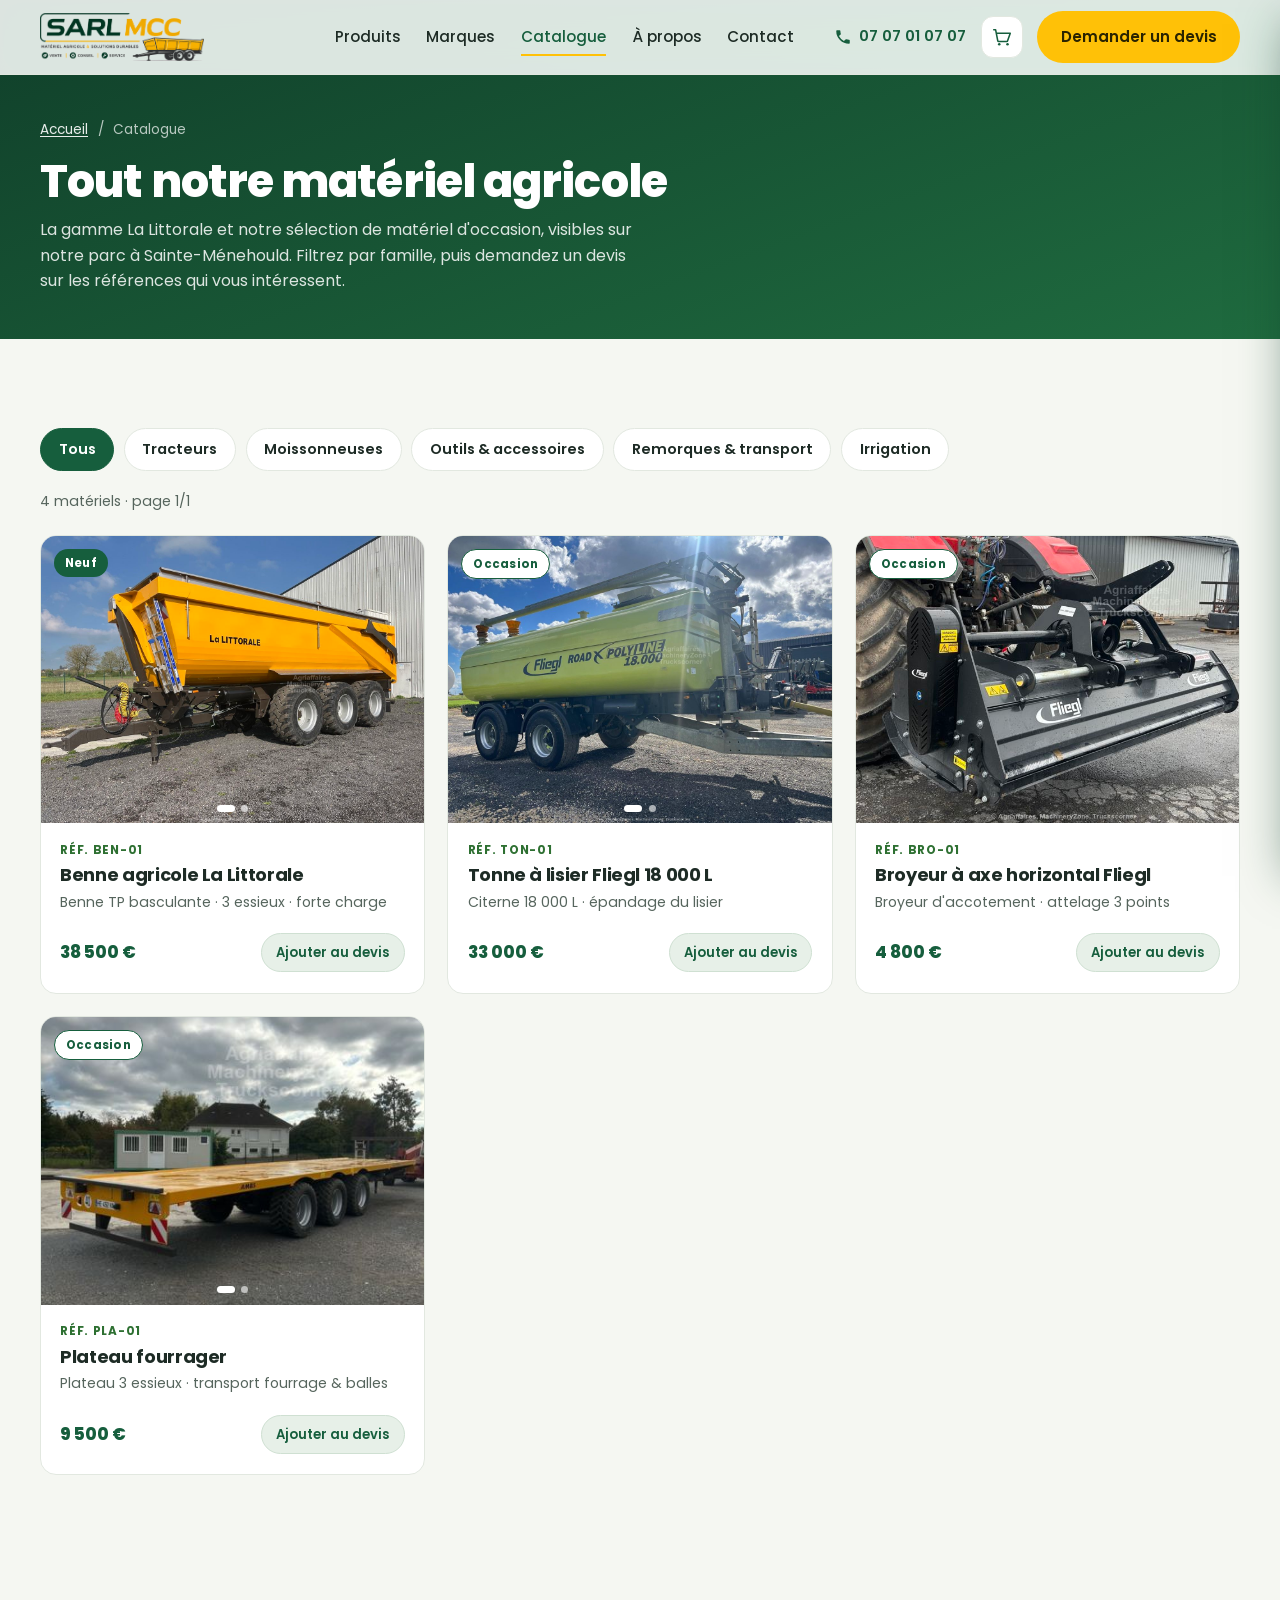
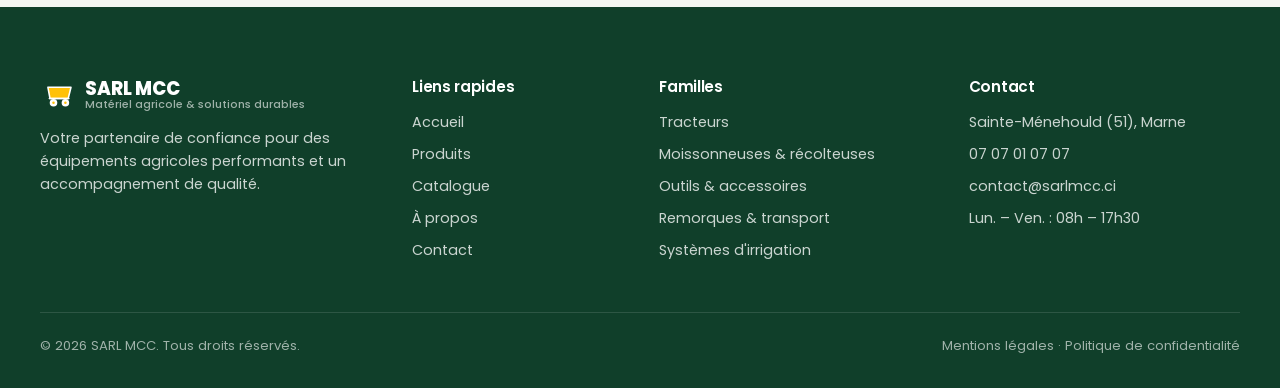
==== produits.html @ fea1ac5e "Site vitrine SARL MCC : accueil, catalogue, panier de devis, espace admin Co-Authored-By: Claude Opu" ====
<!DOCTYPE html>
<html lang="fr">
<head>
  <meta charset="UTF-8" />
  <meta name="viewport" content="width=device-width, initial-scale=1.0" />
  <title>Catalogue du matériel agricole — SARL MCC</title>
  <meta name="description" content="Tout le matériel agricole proposé par SARL MCC : tracteurs, moissonneuses, outils et systèmes d'irrigation, neufs et d'occasion. Filtrez par famille et demandez un devis." />
  <meta name="theme-color" content="#165E3D" />
  <link rel="icon" type="image/svg+xml" href="assets/favicon.svg" />
  <link rel="preconnect" href="https://fonts.googleapis.com" />
  <link rel="preconnect" href="https://fonts.gstatic.com" crossorigin />
  <link href="https://fonts.googleapis.com/css2?family=Poppins:wght@400;500;600;700;800&display=swap" rel="stylesheet" />
  <link rel="stylesheet" href="styles.css" />
</head>
<body class="page-catalogue">

  <!-- ============================ EN-TÊTE ============================ -->
  <header class="site-header" id="top">
    <div class="container header-inner">
      <a href="index.html" class="brand" aria-label="SARL MCC, accueil">
        <img class="brand-logo-img" src="assets/logo-mcc.png" alt="SARL MCC — Matériel agricole et solutions durables" />
      </a>

      <nav class="main-nav" id="main-nav" aria-label="Navigation principale">
        <a href="produits.html">Produits</a>
        <a href="index.html#marques">Marques</a>
        <a href="produits.html" class="active">Catalogue</a>
        <a href="index.html#pourquoi">À propos</a>
        <a href="index.html#contact">Contact</a>
      </nav>

      <div class="header-cta">
        <a href="tel:+33707010707" class="phone-link" aria-label="Appeler le 07 07 01 07 07">
          <svg viewBox="0 0 24 24" width="18" height="18" fill="none" aria-hidden="true"><path d="M6.6 10.8a15.6 15.6 0 0 0 6.6 6.6l2.2-2.2a1 1 0 0 1 1-.24 11.4 11.4 0 0 0 3.6.58 1 1 0 0 1 1 1V20a1 1 0 0 1-1 1A17 17 0 0 1 3 4a1 1 0 0 1 1-1h3.5a1 1 0 0 1 1 1 11.4 11.4 0 0 0 .58 3.6 1 1 0 0 1-.24 1l-2.24 2.2z" fill="currentColor"/></svg>
          <span>07 07 01 07 07</span>
        </a>
        <a href="index.html#contact" class="btn btn-accent btn-quote">Demander un devis</a>
        <button class="nav-toggle" id="nav-toggle" aria-label="Ouvrir le menu" aria-expanded="false" aria-controls="main-nav">
          <span></span><span></span><span></span>
        </button>
      </div>
    </div>
  </header>

  <main>
    <!-- ============================ BANNIÈRE ============================ -->
    <section class="cat-page-head">
      <div class="container">
        <nav class="breadcrumb" aria-label="Fil d'Ariane"><a href="index.html">Accueil</a> <span>/</span> Catalogue</nav>
        <h1>Tout notre matériel agricole</h1>
        <p>La gamme La Littorale et notre sélection de matériel d'occasion, visibles sur notre parc à Sainte-Ménehould. Filtrez par famille, puis demandez un devis sur les références qui vous intéressent.</p>
      </div>
    </section>

    <!-- ============================ CATALOGUE ============================ -->
    <section class="section catalogue-page">
      <div class="container">
        <!-- Filtres par famille -->
        <div class="cat-filters" id="cat-filters" role="tablist" aria-label="Filtrer par famille">
          <button class="filter-btn active" data-cat="tous" type="button">Tous</button>
          <button class="filter-btn" data-cat="tracteurs" type="button">Tracteurs</button>
          <button class="filter-btn" data-cat="moissonneuses" type="button">Moissonneuses</button>
          <button class="filter-btn" data-cat="outils" type="button">Outils &amp; accessoires</button>
          <button class="filter-btn" data-cat="remorques" type="button">Remorques &amp; transport</button>
          <button class="filter-btn" data-cat="irrigation" type="button">Irrigation</button>
        </div>

        <p class="cat-count" id="cat-count" aria-live="polite"></p>

        <!-- Grille remplie par catalogue.js depuis data/produits.json -->
        <div class="product-grid" id="catalogue-grid"></div>

        <!-- Aucun résultat -->
        <p class="cat-empty" id="cat-empty" hidden>Aucun matériel dans cette famille pour le moment. <a href="index.html#contact">Contactez-nous</a> pour une recherche personnalisée.</p>

        <!-- Pagination -->
        <nav class="pager" id="pager" aria-label="Pagination"></nav>
      </div>
    </section>
  </main>

  <!-- ============================ PIED DE PAGE ============================ -->
  <footer class="site-footer">
    <div class="container footer-grid">
      <div class="footer-brand">
        <a href="index.html" class="brand brand-light">
          <span class="brand-mark" aria-hidden="true">
            <svg viewBox="0 0 48 40" width="34" height="28">
              <path d="M11 9 H44 L40 25 H14 Z" fill="#FFC107" stroke="currentColor" stroke-width="2.2" stroke-linejoin="round"/>
              <path d="M13 25 H41" stroke="currentColor" stroke-width="2" stroke-linecap="round"/>
              <circle cx="19" cy="31" r="5.4" fill="currentColor"/><circle cx="19" cy="31" r="1.8" fill="#FFC107"/>
              <circle cx="36" cy="31" r="5.4" fill="currentColor"/><circle cx="36" cy="31" r="1.8" fill="#FFC107"/>
            </svg>
          </span>
          <span class="brand-text"><strong>SARL MCC</strong><small>Matériel agricole &amp; solutions durables</small></span>
        </a>
        <p>Votre partenaire de confiance pour des équipements agricoles performants et un accompagnement de qualité.</p>
      </div>
      <nav class="footer-col" aria-label="Liens rapides">
        <h4>Liens rapides</h4>
        <a href="index.html#accueil">Accueil</a>
        <a href="produits.html">Produits</a>
        <a href="produits.html">Catalogue</a>
        <a href="index.html#pourquoi">À propos</a>
        <a href="index.html#contact">Contact</a>
      </nav>
      <nav class="footer-col" aria-label="Familles">
        <h4>Familles</h4>
        <a href="produits.html?cat=tracteurs">Tracteurs</a>
        <a href="produits.html?cat=moissonneuses">Moissonneuses &amp; récolteuses</a>
        <a href="produits.html?cat=outils">Outils &amp; accessoires</a>
        <a href="produits.html?cat=remorques">Remorques &amp; transport</a>
        <a href="produits.html?cat=irrigation">Systèmes d'irrigation</a>
      </nav>
      <div class="footer-col">
        <h4>Contact</h4>
        <p>Sainte-Ménehould (51), Marne</p>
        <p><a href="tel:+33707010707">07 07 01 07 07</a></p>
        <p><a href="mailto:contact@sarlmcc.ci">contact@sarlmcc.ci</a></p>
        <p>Lun. – Ven. : 08h – 17h30</p>
      </div>
    </div>
    <div class="container footer-bottom">
      <p>© <span id="year"></span> SARL MCC. Tous droits réservés.</p>
      <p class="footer-legal"><a href="#">Mentions légales</a> · <a href="#">Politique de confidentialité</a></p>
    </div>
  </footer>

  <a href="tel:+33707010707" class="fab-call" aria-label="Appeler SARL MCC">
    <svg viewBox="0 0 24 24" width="22" height="22" fill="none" aria-hidden="true"><path d="M6.6 10.8a15.6 15.6 0 0 0 6.6 6.6l2.2-2.2a1 1 0 0 1 1-.24 11.4 11.4 0 0 0 3.6.58 1 1 0 0 1 1 1V20a1 1 0 0 1-1 1A17 17 0 0 1 3 4a1 1 0 0 1 1-1h3.5a1 1 0 0 1 1 1 11.4 11.4 0 0 0 .58 3.6 1 1 0 0 1-.24 1l-2.24 2.2z" fill="currentColor"/></svg>
  </a>

  <script src="data/produits.js"></script>
  <script src="produit-card.js"></script>
  <script src="cart.js"></script>
  <script src="script.js"></script>
  <script src="catalogue.js"></script>
</body>
</html>
---- styles.css ----
/* =========================================================
   SARL MCC — Feuille de styles
   Palette (moodboard) : vert #165E3D / #2E7032, accent jaune #FFC107
   Police : Poppins (titres = 700/800, corps = 400)
   ========================================================= */

:root {
  --green-900: #103f2a;
  --green-800: #165E3D;
  --green-700: #1f6b3f;
  --green-600: #2E7032;
  --green-100: #e7f0e8;
  --accent:    #FFC107;
  --accent-600:#e0a800;
  --ink:       #1d2b25;
  --ink-soft:  #56655d;
  --paper:     #F5F7F2;
  --white:     #ffffff;
  --line:      #e2e8e0;

  --radius:    16px;
  --radius-sm: 12px;
  --shadow:    0 18px 44px -24px rgba(16, 63, 42, .42);
  --shadow-sm: 0 8px 22px -14px rgba(16, 63, 42, .35);
  --container: 1200px;
  --ease:      cubic-bezier(.16, 1, .3, 1);
}

/* ---------------- Base ---------------- */
* { box-sizing: border-box; }
html { scroll-behavior: smooth; scroll-padding-top: 84px; }
@media (prefers-reduced-motion: reduce) { html { scroll-behavior: auto; } }

body {
  margin: 0;
  font-family: "Poppins", system-ui, -apple-system, sans-serif;
  color: var(--ink);
  background: var(--paper);
  line-height: 1.6;
  -webkit-font-smoothing: antialiased;
}

img { max-width: 100%; display: block; }
a { color: inherit; text-decoration: none; }

h1, h2, h3, h4 { margin: 0; line-height: 1.1; letter-spacing: -.02em; font-weight: 700; }
h2 { font-size: clamp(1.7rem, 3.4vw, 2.5rem); }
p { margin: 0; }

.container { width: min(100% - 2.5rem, var(--container)); margin-inline: auto; }
.section { padding: clamp(3.5rem, 7vw, 6rem) 0; }

.section-head { max-width: 60ch; margin-bottom: 2.6rem; }
.section-head h2 { color: var(--green-800); }
.section-head p { color: var(--ink-soft); margin-top: .7rem; font-size: 1.05rem; }
.head-split { display: flex; justify-content: space-between; align-items: flex-end; gap: 2rem; max-width: none; }

.eyebrow {
  display: inline-block;
  font-size: .78rem; font-weight: 600; letter-spacing: .14em; text-transform: uppercase;
  color: var(--green-600); margin-bottom: 1rem;
}

/* ---------------- Boutons ---------------- */
.btn {
  display: inline-flex; align-items: center; justify-content: center; gap: .5rem;
  padding: .8rem 1.4rem; border-radius: 999px; font: inherit; font-weight: 600;
  font-size: .95rem; border: 1.5px solid transparent; cursor: pointer;
  transition: transform .18s var(--ease), background .2s, box-shadow .2s, border-color .2s;
  white-space: nowrap;
}
.btn:active { transform: translateY(1px) scale(.99); }
.btn-primary { background: var(--green-800); color: #fff; }
.btn-primary:hover { background: var(--green-900); box-shadow: var(--shadow-sm); }
.btn-accent { background: var(--accent); color: #2a2300; }
.btn-accent:hover { background: var(--accent-600); box-shadow: 0 10px 24px -12px rgba(224,168,0,.7); }
.btn-ghost { background: #fff; color: var(--green-800); border-color: #cfe0d2; }
.btn-ghost:hover { background: var(--green-100); border-color: var(--green-600); }
.btn-outline { background: transparent; color: var(--green-800); border-color: var(--green-800); }
.btn-outline:hover { background: var(--green-800); color: #fff; }
.btn-light { background: #fff; color: var(--green-800); }
.btn-light:hover { box-shadow: var(--shadow-sm); }
.btn-block { width: 100%; }

/* ---------------- En-tête ---------------- */
.site-header {
  position: fixed; top: 0; left: 0; right: 0; z-index: 50;
  background: rgba(255,255,255,.86);
  backdrop-filter: saturate(160%) blur(12px);
  border-bottom: 1px solid var(--line);
  transition: background .3s var(--ease), border-color .3s var(--ease), backdrop-filter .3s;
}
/* Au-dessus du hero : barre transparente, texte clair (effet "image complète") */
.site-header.at-top {
  background: transparent; border-color: transparent; backdrop-filter: none;
}
.site-header.at-top .brand { color: #fff; }
.site-header.at-top .brand-text small { color: rgba(255,255,255,.78); }
.site-header.at-top .main-nav a { color: #fff; }
.site-header.at-top .main-nav a:hover { color: var(--accent); }
.site-header.at-top .phone-link { color: #fff; }
.site-header.at-top .phone-link:hover { color: var(--accent); }
.site-header.at-top .nav-toggle { background: rgba(255,255,255,.14); border-color: rgba(255,255,255,.45); }
.site-header.at-top .nav-toggle span { background: #fff; }
.header-inner { display: flex; align-items: center; gap: 1.5rem; height: 74px; }

.brand { display: flex; align-items: center; gap: .7rem; color: var(--green-800); }
.brand-logo-img { height: 48px; width: auto; display: block; }
.brand-mark { display: grid; place-items: center; flex: none; }
.brand-text { display: flex; flex-direction: column; line-height: 1.1; }
.brand-text strong { font-size: 1.15rem; font-weight: 800; letter-spacing: -.01em; }
.brand-text small { font-size: .68rem; color: var(--ink-soft); font-weight: 500; }

.main-nav { display: flex; gap: 1.6rem; margin-left: auto; }
.main-nav a { font-weight: 500; font-size: .95rem; color: var(--ink); position: relative; padding: .3rem 0; }
.main-nav a::after {
  content: ""; position: absolute; left: 0; bottom: -2px; width: 100%; height: 2px;
  background: var(--accent); transform: scaleX(0); transform-origin: left;
  transition: transform .25s var(--ease);
}
.main-nav a:hover::after, .main-nav a.active::after { transform: scaleX(1); }
.main-nav a:hover { color: var(--green-800); }

.header-cta { display: flex; align-items: center; gap: .9rem; margin-left: 1rem; }
.phone-link { display: inline-flex; align-items: center; gap: .45rem; font-weight: 600; font-size: .92rem; color: var(--green-800); }
.phone-link:hover { color: var(--green-600); }

.nav-toggle {
  display: none; flex-direction: column; gap: 5px; width: 42px; height: 42px;
  border: 1px solid var(--line); border-radius: 10px; background: #fff; cursor: pointer;
  align-items: center; justify-content: center;
}
.nav-toggle span { width: 20px; height: 2px; background: var(--green-800); border-radius: 2px; transition: .25s var(--ease); }
.nav-toggle[aria-expanded="true"] span:nth-child(1) { transform: translateY(7px) rotate(45deg); }
.nav-toggle[aria-expanded="true"] span:nth-child(2) { opacity: 0; }
.nav-toggle[aria-expanded="true"] span:nth-child(3) { transform: translateY(-7px) rotate(-45deg); }

/* ---------------- Hero ---------------- */
.hero {
  position: relative; overflow: hidden;
  min-height: clamp(560px, 88vh, 780px);
  display: flex; align-items: center;
}
/* Image de fond pleine largeur */
.hero-bg {
  position: absolute; inset: 0; width: 100%; height: 100%;
  object-fit: cover; z-index: 0;
}
/* Voile sombre pour la lisibilité du texte par-dessus l'image */
.hero-overlay {
  position: absolute; inset: 0; z-index: 1; pointer-events: none;
  /* Voile vert (couleur de marque) couvrant la photo, opacité moyenne :
     fait ressortir le titre, l'accroche et les boutons. Léger renfort
     au centre pour la lisibilité du texte. */
  background:
    radial-gradient(120% 90% at 50% 48%, rgba(16,40,30,.45) 0%, transparent 70%),
    linear-gradient(180deg, rgba(16,63,42,.62) 0%, rgba(22,94,61,.5) 45%, rgba(16,63,42,.7) 100%);
}
.hero-content {
  position: relative; z-index: 2; color: #fff;
  max-width: 820px; margin-inline: auto; text-align: center;
  padding: clamp(3rem, 7vw, 4.5rem) 0;
  display: flex; flex-direction: column; align-items: center;
}
.eyebrow-pill {
  display: inline-flex; align-items: center;
  background: rgba(255,255,255,.14); border: 1px solid rgba(255,255,255,.34);
  color: #fff; padding: .45rem 1rem; border-radius: 999px; backdrop-filter: blur(4px);
  margin-bottom: 1.2rem;
}
.hero h1 { font-size: clamp(2.3rem, 5.2vw, 3.75rem); font-weight: 800; color: #fff; text-shadow: 0 2px 20px rgba(0,0,0,.25); }
.hero h1 .hl { color: var(--accent); }
.hero .lead { margin: 1.2rem auto 0; font-size: 1.12rem; color: rgba(255,255,255,.9); max-width: 56ch; }
.hero-actions { display: flex; flex-wrap: wrap; gap: .8rem; margin-top: 1.9rem; justify-content: center; }
.hero-trust { list-style: none; display: flex; flex-wrap: nowrap; gap: 1.2rem; padding: 0; margin: 2.4rem 0 0; justify-content: center; }
.hero-feat { flex: 1 1 0; min-width: 0; display: flex; flex-direction: column; align-items: center; gap: .55rem; text-align: center; }
.feat-badge {
  display: inline-flex; align-items: center; gap: .4rem;
  color: var(--accent); font-size: .74rem; font-weight: 700;
  text-transform: uppercase; letter-spacing: .1em;
}
.feat-badge svg { flex: none; }
.feat-title { font-size: 1rem; font-weight: 700; color: #fff; line-height: 1.2; }

/* Bouton secondaire transparent (contraste assuré sur l'image sombre) */
.btn-hero-ghost { background: rgba(255,255,255,.1); color: #fff; border-color: rgba(255,255,255,.7); backdrop-filter: blur(4px); }
.btn-hero-ghost:hover { background: #fff; color: var(--green-800); border-color: #fff; }

/* ---------------- Offre / positionnement ---------------- */
.offer { background: #fff; border-block: 1px solid var(--line); padding: clamp(2.4rem, 5vw, 3.6rem) 0; }
.offer-grid { display: grid; grid-template-columns: 1fr 1fr; gap: 1.4rem; }
.offer-card {
  position: relative; padding: 1.8rem 1.9rem; border-radius: var(--radius);
  background: var(--paper); border: 1px solid var(--line);
}
.offer-card:first-child { background: linear-gradient(135deg, var(--green-800), var(--green-600)); border-color: transparent; color: #fff; }
.offer-ic { display: inline-grid; place-items: center; width: 48px; height: 48px; border-radius: 14px; background: var(--green-100); color: var(--green-700); margin-bottom: 1rem; }
.offer-card:first-child .offer-ic { background: rgba(255,255,255,.16); color: var(--accent); }
.offer-eyebrow { display: block; font-size: .76rem; font-weight: 700; letter-spacing: .14em; text-transform: uppercase; color: var(--green-600); margin-bottom: .5rem; }
.offer-card:first-child .offer-eyebrow { color: var(--accent); }
.offer-card h2 { font-size: clamp(1.25rem, 2.4vw, 1.6rem); font-weight: 800; line-height: 1.15; color: var(--green-900); }
.offer-card:first-child h2 { color: #fff; }
.offer-card p { margin-top: .7rem; color: var(--ink-soft); font-size: 1rem; line-height: 1.55; }
.offer-card:first-child p { color: rgba(255,255,255,.9); }

/* ---------------- Catégories (cartes uniformes + carrousel) ---------------- */
.cat-grid {
  display: grid; gap: 1.4rem;
  grid-template-columns: repeat(4, 1fr); /* 4 cartes de taille identique, même ligne */
}
.cat-card {
  overflow: hidden; border-radius: var(--radius);
  background: #fff; border: 1px solid var(--line); box-shadow: var(--shadow-sm);
  display: flex; flex-direction: column;
  transition: transform .25s var(--ease), box-shadow .25s;
}
.cat-card:hover { transform: translateY(-4px); box-shadow: var(--shadow); }

/* Carrousel */
.cat-slider { position: relative; overflow: hidden; aspect-ratio: 4/3; }
.cat-slides { display: flex; height: 100%; transition: transform .45s var(--ease); }
.cat-slides img { width: 100%; height: 100%; flex: 0 0 100%; object-fit: cover; }
.cat-nav {
  position: absolute; top: 50%; transform: translateY(-50%);
  width: 32px; height: 32px; border-radius: 50%; border: none; cursor: pointer;
  background: rgba(255,255,255,.9); color: var(--green-800); font-size: 1.3rem; line-height: 1;
  display: grid; place-items: center; opacity: 0; transition: opacity .2s, background .2s;
  box-shadow: var(--shadow-sm);
}
.cat-slider:hover .cat-nav, .cat-nav:focus-visible { opacity: 1; }
.cat-nav:hover { background: #fff; }
.cat-nav.prev { left: .6rem; }
.cat-nav.next { right: .6rem; }
.cat-dots { position: absolute; bottom: .7rem; left: 0; right: 0; display: flex; justify-content: center; gap: .4rem; }
.cat-dots button {
  width: 7px; height: 7px; border-radius: 50%; border: none; padding: 0; cursor: pointer;
  background: rgba(255,255,255,.6); transition: background .2s;
}
.cat-dots button.active { background: #fff; width: 18px; border-radius: 4px; }

.cat-body { padding: 1.1rem 1.2rem 1.3rem; }
.cat-body h3 { font-size: 1.15rem; color: var(--green-800); }
.cat-body p { color: var(--ink-soft); font-size: .9rem; margin-top: .3rem; }

/* ---------------- Catalogue ---------------- */
.catalogue { background: #fff; }
.catalogue-more { display: flex; justify-content: center; margin-top: 2.4rem; }

/* ---------------- Page Catalogue (produits.html) ---------------- */
.cat-page-head {
  background: linear-gradient(160deg, var(--green-900), var(--green-700));
  color: #fff; padding: calc(74px + 2.8rem) 0 2.8rem;
}
.cat-page-head h1 { font-size: clamp(1.9rem, 4vw, 2.8rem); font-weight: 800; }
.cat-page-head p { color: rgba(255,255,255,.85); margin-top: .7rem; max-width: 60ch; }
.breadcrumb { font-size: .85rem; color: rgba(255,255,255,.7); margin-bottom: 1rem; }
.breadcrumb a { color: rgba(255,255,255,.9); text-decoration: underline; text-underline-offset: 2px; }
.breadcrumb span { margin: 0 .35rem; }

.catalogue-page { background: var(--paper); }
.cat-filters { display: flex; flex-wrap: wrap; gap: .6rem; margin-bottom: 1.2rem; }
.filter-btn {
  font: inherit; font-weight: 600; font-size: .9rem; cursor: pointer;
  padding: .55rem 1.1rem; border-radius: 999px; border: 1.5px solid var(--line);
  background: #fff; color: var(--ink); transition: background .2s, color .2s, border-color .2s;
}
.filter-btn:hover { border-color: var(--green-600); color: var(--green-800); }
.filter-btn.active { background: var(--green-800); color: #fff; border-color: var(--green-800); }
.cat-count { color: var(--ink-soft); font-size: .88rem; margin-bottom: 1.4rem; }
.cat-empty { text-align: center; color: var(--ink-soft); padding: 2rem 0; }
.cat-empty a { color: var(--green-600); text-decoration: underline; }

.pager { display: flex; justify-content: center; flex-wrap: wrap; gap: .4rem; margin-top: 2.6rem; }
.page-btn {
  min-width: 40px; height: 40px; padding: 0 .6rem; border-radius: 10px; cursor: pointer;
  border: 1.5px solid var(--line); background: #fff; color: var(--ink); font: inherit; font-weight: 600;
  transition: background .2s, color .2s, border-color .2s;
}
.page-btn:hover:not(:disabled) { border-color: var(--green-600); color: var(--green-800); }
.page-btn.active { background: var(--green-800); color: #fff; border-color: var(--green-800); }
.page-btn:disabled { opacity: .4; cursor: not-allowed; }
.main-nav a.active { color: var(--green-800); }
.main-nav a.active::after { transform: scaleX(1); }
.product-grid { display: grid; grid-template-columns: repeat(3, 1fr); gap: 1.4rem; }
.product {
  border: 1px solid var(--line); border-radius: var(--radius); overflow: hidden;
  background: #fff; display: flex; flex-direction: column;
  transition: transform .25s var(--ease), box-shadow .25s, border-color .25s;
}
.product:hover { transform: translateY(-4px); box-shadow: var(--shadow); border-color: #cfe0d2; }
.product-media { position: relative; aspect-ratio: 4/3; overflow: hidden; }
.product-media img { width: 100%; height: 100%; object-fit: cover; }
/* Zoom au survol uniquement pour les cartes à photo unique (pas les carrousels) */
.product-media:not([data-gallery]) img { transition: transform .4s var(--ease); }
.product:hover .product-media:not([data-gallery]) img { transform: scale(1.05); }

/* Carrousel de photos sur les cartes produit */
.pm-track { display: flex; height: 100%; transition: transform .4s var(--ease); }
.pm-track img { flex: 0 0 100%; }
.pm-nav {
  position: absolute; top: 50%; transform: translateY(-50%); z-index: 2;
  width: 32px; height: 32px; border-radius: 50%; border: none; cursor: pointer;
  background: rgba(255,255,255,.92); color: var(--green-800); font-size: 1.3rem; line-height: 1;
  display: grid; place-items: center; opacity: 0; transition: opacity .2s, background .2s;
  box-shadow: var(--shadow-sm);
}
.product-media:hover .pm-nav, .pm-nav:focus-visible { opacity: 1; }
.pm-nav:hover { background: #fff; }
.pm-nav.prev { left: .6rem; }
.pm-nav.next { right: .6rem; }
.pm-dots { position: absolute; bottom: .7rem; left: 0; right: 0; z-index: 2; display: flex; justify-content: center; gap: .4rem; }
.pm-dots button { width: 7px; height: 7px; border-radius: 50%; border: none; padding: 0; cursor: pointer; background: rgba(255,255,255,.6); transition: background .2s; }
.pm-dots button.active { background: #fff; width: 18px; border-radius: 4px; }
.tag {
  position: absolute; top: .8rem; left: .8rem; font-size: .72rem; font-weight: 700;
  padding: .3rem .7rem; border-radius: 999px; letter-spacing: .02em;
}
.tag-new   { background: var(--green-800); color: #fff; }
.tag-stock { background: var(--accent); color: #2a2300; }
.tag-occ   { background: #fff; color: var(--green-800); border: 1.5px solid var(--green-800); }
.tag-vendu { background: #5a6b62; color: #fff; }
.product-vendu .product-media img { filter: grayscale(.7) brightness(.95); }
.sold-label { font-weight: 700; font-size: .82rem; color: #5a6b62; letter-spacing: .03em; }

.product-info { padding: 1.1rem 1.2rem 1.3rem; display: flex; flex-direction: column; gap: .35rem; flex: 1; }
.product-ref { font-size: .74rem; font-weight: 700; letter-spacing: .06em; color: var(--green-600); text-transform: uppercase; }
.product-info h3 { font-size: 1.12rem; color: var(--ink); }
.product-spec { color: var(--ink-soft); font-size: .88rem; }
.product-foot { display: flex; flex-wrap: wrap; align-items: center; justify-content: space-between; gap: .5rem .6rem; margin-top: auto; padding-top: .9rem; }
.product-price { font-weight: 800; color: var(--green-800); font-size: 1.05rem; white-space: nowrap; }
.btn-quote-add, .btn-cart-add {
  background: var(--green-100); color: var(--green-800); border: 1px solid #cfe0d2;
  border-radius: 999px; padding: .5rem .9rem; font: inherit; font-weight: 600; font-size: .82rem; cursor: pointer;
  transition: background .2s, color .2s, transform .18s var(--ease);
}
.btn-quote-add:hover, .btn-cart-add:hover { background: var(--green-800); color: #fff; }
.btn-quote-add:active, .btn-cart-add:active { transform: scale(.96); }
.btn-quote-add.added, .btn-cart-add.added { background: var(--accent); color: #2a2300; border-color: var(--accent); }

/* ---------------- Panier (bouton en-tête) ---------------- */
.cart-btn {
  position: relative; display: inline-flex; align-items: center; justify-content: center;
  width: 42px; height: 42px; border-radius: 12px; border: 1px solid var(--line);
  background: #fff; color: var(--green-800); cursor: pointer; transition: background .2s, border-color .2s, transform .18s var(--ease);
}
.cart-btn:hover { border-color: var(--green-600); }
.cart-btn:active { transform: scale(.95); }
.cart-btn.pulse { animation: cartPulse .4s var(--ease); }
@keyframes cartPulse { 0%{transform:scale(1);} 40%{transform:scale(1.18);} 100%{transform:scale(1);} }
.cart-count {
  position: absolute; top: -6px; right: -6px; min-width: 18px; height: 18px; padding: 0 4px;
  border-radius: 999px; background: var(--accent); color: #2a2300; font-size: .7rem; font-weight: 800;
  display: flex; align-items: center; justify-content: center; line-height: 1;
}
.cart-count[hidden] { display: none; } /* masqué tant que le panier est vide */
/* En-tête transparent (au-dessus du hero) */
.site-header.at-top .cart-btn { background: rgba(255,255,255,.14); border-color: rgba(255,255,255,.45); color: #fff; }

/* ---------------- Panier (volet latéral) ---------------- */
.cart-overlay {
  position: fixed; inset: 0; z-index: 70; background: rgba(16,40,30,.45);
  opacity: 0; pointer-events: none; transition: opacity .3s var(--ease);
}
.cart-overlay.open { opacity: 1; pointer-events: auto; }
.cart-drawer {
  position: fixed; top: 0; right: 0; bottom: 0; z-index: 71; width: min(400px, 90vw);
  background: #fff; box-shadow: -16px 0 44px -24px rgba(16,63,42,.5);
  display: flex; flex-direction: column; transform: translateX(100%);
  transition: transform .32s var(--ease);
}
.cart-drawer.open { transform: none; }
.cart-head { display: flex; align-items: center; justify-content: space-between; padding: 1.2rem 1.3rem; border-bottom: 1px solid var(--line); }
.cart-head h2 { font-size: 1.2rem; color: var(--green-800); }
.cart-close { border: none; background: none; font-size: 1.7rem; line-height: 1; color: var(--ink-soft); cursor: pointer; padding: 0 .2rem; }
.cart-close:hover { color: var(--green-800); }
.cart-body { flex: 1; overflow-y: auto; padding: 1rem 1.3rem; }
.cart-empty { color: var(--ink-soft); text-align: center; margin-top: 2rem; line-height: 1.7; }
.cart-item { display: flex; align-items: center; justify-content: space-between; gap: .8rem; padding: .9rem 0; border-bottom: 1px solid var(--line); }
.cart-item-info strong { display: block; font-size: .95rem; color: var(--ink); }
.cart-item-info span { font-size: .8rem; color: var(--green-600); font-weight: 600; }
.cart-item-remove { border: none; background: var(--green-100); color: var(--green-700); width: 28px; height: 28px; border-radius: 8px; font-size: 1.2rem; line-height: 1; cursor: pointer; flex: none; transition: background .2s, color .2s; }
.cart-item-remove:hover { background: #c0392b; color: #fff; }
.cart-foot { padding: 1.2rem 1.3rem; border-top: 1px solid var(--line); display: grid; gap: .7rem; }
.cart-clear { border: none; background: none; color: var(--ink-soft); font: inherit; font-size: .85rem; cursor: pointer; text-decoration: underline; text-underline-offset: 2px; }
.cart-clear:hover { color: #c0392b; }
.cart-drawer:not(.has-items) .cart-foot .btn-accent { opacity: .5; pointer-events: none; }
.cart-drawer:not(.has-items) .cart-clear { display: none; }

/* ---------------- Pourquoi nous ---------------- */
.why { background: var(--paper); }
.why-grid { display: grid; grid-template-columns: .9fr 1.1fr; gap: clamp(2rem, 5vw, 4rem); align-items: center; }
.why-media img { width: 100%; aspect-ratio: 4/3; max-height: 460px; object-fit: cover; border-radius: 22px; box-shadow: var(--shadow); }
.why-copy h2 { color: var(--green-800); }
.why-intro { color: var(--ink-soft); margin-top: .8rem; font-size: 1.05rem; max-width: 50ch; }
.why-list { list-style: none; padding: 0; margin: 1.8rem 0 0; display: grid; gap: 1.1rem; }
.why-list li { display: flex; gap: .9rem; align-items: flex-start; }
.why-ic { flex: none; width: 42px; height: 42px; border-radius: 12px; background: var(--green-100); color: var(--green-700); display: grid; place-items: center; }
.why-list strong { display: block; color: var(--ink); font-weight: 600; }
.why-list span { color: var(--ink-soft); font-size: .92rem; }

/* ---------------- Bande d'appel ---------------- */
.cta-band {
  background:
    linear-gradient(105deg, rgba(16,63,42,.95) 38%, rgba(46,112,50,.7) 75%, rgba(46,112,50,.45) 100%),
    url("https://images.unsplash.com/photo-1530267981375-f0de937f5f13?w=1600&q=72&auto=format&fit=crop") center 42%/cover;
  color: #fff;
}
.cta-band-inner { display: flex; align-items: center; justify-content: space-between; gap: 2rem; padding: clamp(2.4rem, 5vw, 3.4rem) 0; flex-wrap: wrap; }
.cta-band-text h2 { color: #fff; }
.cta-band-text p { color: rgba(255,255,255,.85); margin-top: .4rem; }
.cta-band-actions { display: flex; gap: .8rem; flex-wrap: wrap; }

/* ---------------- Contact ---------------- */
.contact { background: #fff; }
.contact-grid { display: grid; grid-template-columns: .85fr 1.15fr; gap: clamp(2rem, 5vw, 4rem); align-items: start; }
.contact-intro h2 { color: var(--green-800); }
.contact-intro > p { color: var(--ink-soft); margin-top: .7rem; max-width: 40ch; }
.contact-coords { list-style: none; padding: 0; margin: 1.8rem 0 0; display: grid; gap: 1rem; }
.contact-coords li { display: flex; align-items: center; gap: .8rem; font-size: .95rem; color: var(--ink); }
.contact-coords a:hover { color: var(--green-600); }

.contact-form {
  background: var(--paper); border: 1px solid var(--line); border-radius: var(--radius);
  padding: clamp(1.4rem, 3vw, 2rem); box-shadow: var(--shadow-sm);
}
.field { display: flex; flex-direction: column; gap: .4rem; margin-bottom: 1.1rem; }
.field-row { display: grid; grid-template-columns: 1fr 1fr; gap: 1rem; }
.field label { font-weight: 600; font-size: .9rem; color: var(--ink); }
.field .opt { color: var(--ink-soft); font-weight: 400; }
.field input, .field textarea {
  font: inherit; font-size: .95rem; padding: .75rem .9rem; border-radius: var(--radius-sm);
  border: 1.5px solid var(--line); background: #fff; color: var(--ink); transition: border-color .2s, box-shadow .2s;
}
.field input::placeholder, .field textarea::placeholder { color: #9aa8a0; }
.field input:focus, .field textarea:focus {
  outline: none; border-color: var(--green-600); box-shadow: 0 0 0 3px rgba(46,112,50,.15);
}
.field .hint { font-size: .78rem; color: var(--ink-soft); }
.hint-link { color: var(--green-600); font-weight: 600; text-decoration: underline; text-underline-offset: 2px; cursor: pointer; }
.hint-link:hover { color: var(--green-800); }
.field .error { font-size: .78rem; color: #c0392b; min-height: 0; }
.field input:invalid.touched { border-color: #e0b4ae; }

.ref-chips { display: flex; flex-wrap: wrap; gap: .5rem; margin-top: .2rem; }
.ref-chip {
  display: inline-flex; align-items: center; gap: .4rem; background: var(--green-100);
  color: var(--green-800); font-size: .8rem; font-weight: 600; padding: .35rem .6rem .35rem .7rem;
  border-radius: 999px; border: 1px solid #cfe0d2;
}
.ref-chip button { border: none; background: none; color: var(--green-700); cursor: pointer; font-size: 1rem; line-height: 1; padding: 0; }
.ref-chip button:hover { color: #c0392b; }

.form-status { margin-top: .9rem; font-size: .9rem; font-weight: 600; min-height: 1.2em; }
.form-status.ok { color: var(--green-600); }
.form-status.ko { color: #c0392b; }

/* ---------------- Pied de page ---------------- */
.site-footer { background: var(--green-900); color: rgba(255,255,255,.78); padding-top: clamp(3rem, 6vw, 4.5rem); margin-top: 0; }
.footer-grid { display: grid; grid-template-columns: 1.6fr 1fr 1.3fr 1.3fr; gap: 2.4rem; padding-bottom: 2.6rem; }
.brand-light { color: #fff; }
.brand-light .brand-text small { color: rgba(255,255,255,.6); }
.footer-brand p { margin-top: 1rem; font-size: .9rem; max-width: 34ch; }
.footer-col h4 { color: #fff; font-size: .95rem; margin-bottom: 1rem; font-weight: 600; }
.footer-col a, .footer-col p { display: block; font-size: .9rem; margin-bottom: .55rem; color: rgba(255,255,255,.78); }
.footer-col a:hover { color: var(--accent); }
.footer-bottom {
  border-top: 1px solid rgba(255,255,255,.12); padding: 1.4rem 0 2rem;
  display: flex; justify-content: space-between; gap: 1rem; flex-wrap: wrap;
  font-size: .82rem; color: rgba(255,255,255,.6);
}
.footer-legal a:hover { color: var(--accent); }

/* ---------------- Bouton flottant d'appel ---------------- */
.fab-call {
  position: fixed; right: 1.1rem; bottom: 1.1rem; z-index: 60;
  width: 56px; height: 56px; border-radius: 50%; display: none;
  align-items: center; justify-content: center; background: var(--green-800); color: #fff;
  box-shadow: 0 12px 28px -8px rgba(16,63,42,.6);
}
.fab-call:active { transform: scale(.94); }

/* ---------------- Révélations au scroll ---------------- */
/* Amélioration progressive : masqué uniquement si le JS est actif (classe .js),
   pour ne jamais cacher le contenu si JavaScript est indisponible. */
.js .reveal { opacity: 0; transform: translateY(22px); transition: opacity .7s var(--ease), transform .7s var(--ease); }
.js .reveal.in { opacity: 1; transform: none; }
@media (prefers-reduced-motion: reduce) {
  .reveal { opacity: 1; transform: none; transition: none; }
  .product-media img, .cat-card, .product { transition: none; }
}

/* ================= Responsive ================= */
@media (max-width: 960px) {
  .hero-overlay { background:
      linear-gradient(180deg, rgba(16,40,30,.55) 0%, rgba(16,40,30,.35) 35%, rgba(16,40,30,.8) 100%); }
  .why-grid, .contact-grid, .offer-grid { grid-template-columns: 1fr; }
  .why-media img { aspect-ratio: 16/10; max-height: 340px; }
  .cat-grid { grid-template-columns: 1fr 1fr; }
  .product-grid { grid-template-columns: 1fr 1fr; }
  .footer-grid { grid-template-columns: 1fr 1fr; }
}

@media (max-width: 720px) {
  .main-nav {
    position: fixed; inset: 74px 0 auto 0; flex-direction: column; gap: 0;
    background: #fff; border-bottom: 1px solid var(--line); padding: .5rem 1.25rem 1rem;
    transform: translateY(-12px); opacity: 0; pointer-events: none; transition: .25s var(--ease);
    box-shadow: var(--shadow); margin-left: 0;
  }
  .main-nav.open { transform: none; opacity: 1; pointer-events: auto; }
  /* Le panneau du menu est blanc : forcer des liens foncés, même quand
     l'en-tête est transparent (au-dessus du hero), sinon ils sont invisibles. */
  .main-nav a, .site-header.at-top .main-nav a { color: var(--ink); }
  .main-nav a:hover, .site-header.at-top .main-nav a:hover { color: var(--green-800); }
  .main-nav a { padding: .85rem 0; border-bottom: 1px solid var(--line); font-size: 1rem; }
  .main-nav a::after { display: none; }
  .nav-toggle { display: flex; }
  .brand-logo-img { height: 34px; }
  .header-inner { gap: .6rem; }
  .phone-link span { display: none; }
  .header-cta { margin-left: auto; gap: .5rem; }
  .btn-quote { display: none; }
  .head-split { flex-direction: column; align-items: flex-start; }
  .hide-mobile { display: none; }
  .fab-call { display: flex; }
  .footer-grid { grid-template-columns: 1fr; gap: 1.8rem; }
  .footer-bottom { flex-direction: column; }
}

@media (max-width: 520px) {
  .cat-grid { grid-template-columns: 1fr; }
  .product-grid { grid-template-columns: 1fr; }
  .field-row { grid-template-columns: 1fr; }
  .hero-trust { gap: .6rem; }
  .feat-badge { font-size: .6rem; gap: .25rem; letter-spacing: .06em; }
  .feat-badge svg { width: 12px; height: 12px; }
  .feat-title { font-size: .82rem; line-height: 1.25; }
  .hero { min-height: 78vh; }
}
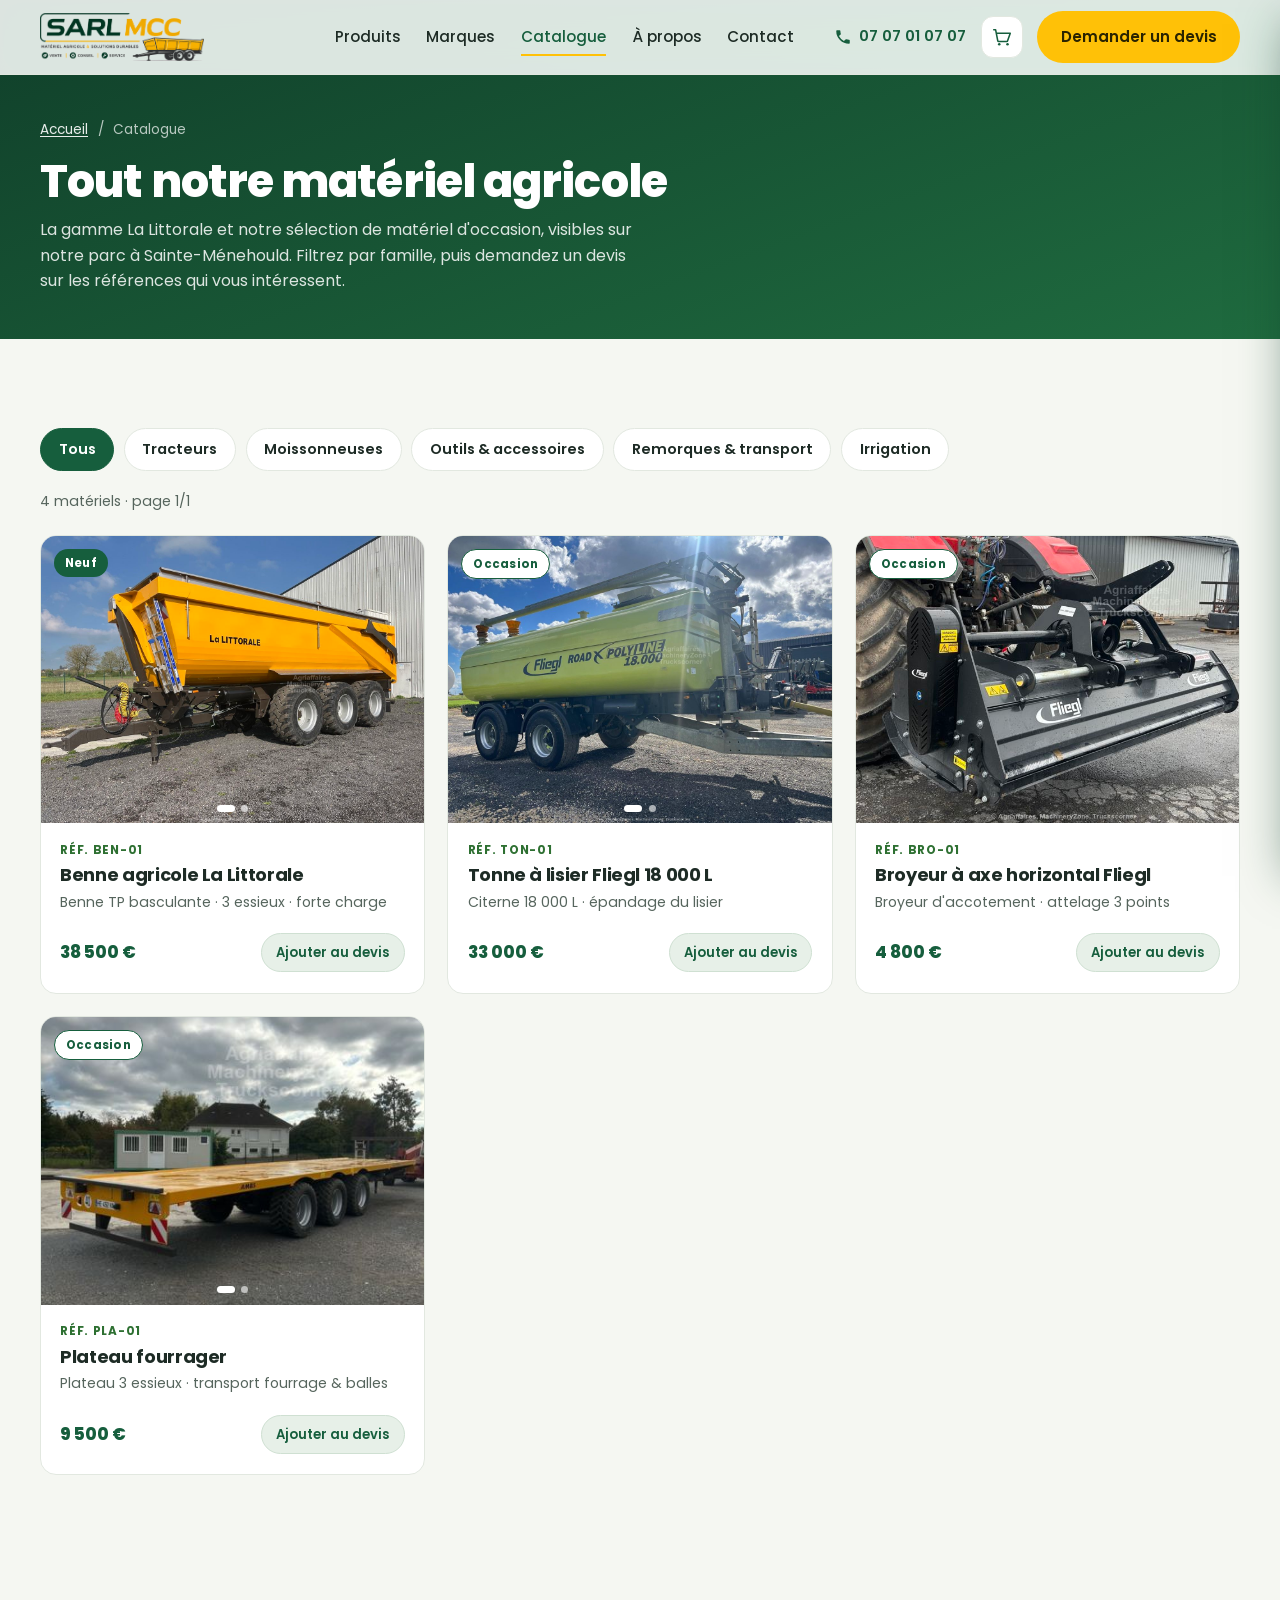
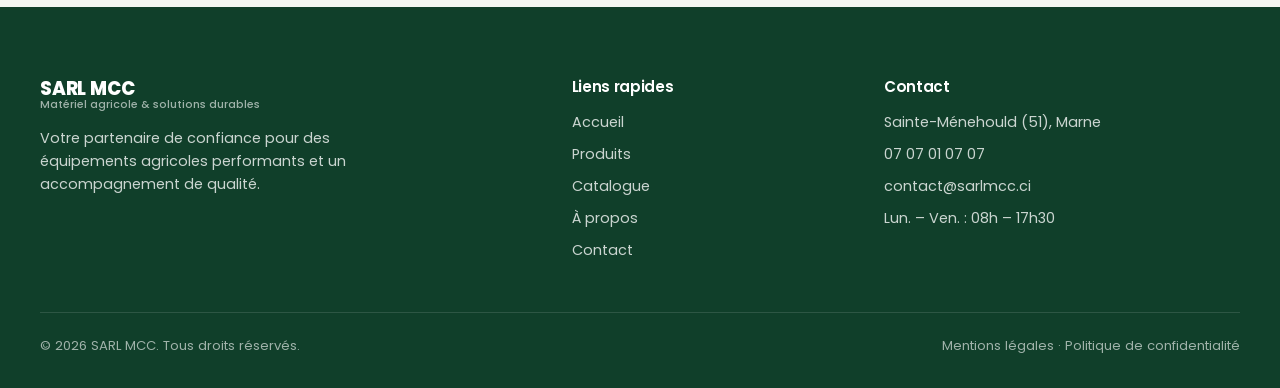
==== commit 488fe263: "Nouvelle bannière hero (tracteur + benne La Littorale), logo & favicon, panier de devis, section off" ====
--- a/produits.html
+++ b/produits.html
@@ -6,7 +6,9 @@
   <title>Catalogue du matériel agricole — SARL MCC</title>
   <meta name="description" content="Tout le matériel agricole proposé par SARL MCC : tracteurs, moissonneuses, outils et systèmes d'irrigation, neufs et d'occasion. Filtrez par famille et demandez un devis." />
   <meta name="theme-color" content="#165E3D" />
-  <link rel="icon" type="image/svg+xml" href="assets/favicon.svg" />
+  <link rel="icon" type="image/png" sizes="32x32" href="assets/favicon-32.png" />
+  <link rel="icon" type="image/png" sizes="512x512" href="assets/favicon-mcc.png" />
+  <link rel="apple-touch-icon" href="assets/apple-touch-icon.png" />
   <link rel="preconnect" href="https://fonts.googleapis.com" />
   <link rel="preconnect" href="https://fonts.gstatic.com" crossorigin />
   <link href="https://fonts.googleapis.com/css2?family=Poppins:wght@400;500;600;700;800&display=swap" rel="stylesheet" />
@@ -84,14 +86,6 @@
     <div class="container footer-grid">
       <div class="footer-brand">
         <a href="index.html" class="brand brand-light">
-          <span class="brand-mark" aria-hidden="true">
-            <svg viewBox="0 0 48 40" width="34" height="28">
-              <path d="M11 9 H44 L40 25 H14 Z" fill="#FFC107" stroke="currentColor" stroke-width="2.2" stroke-linejoin="round"/>
-              <path d="M13 25 H41" stroke="currentColor" stroke-width="2" stroke-linecap="round"/>
-              <circle cx="19" cy="31" r="5.4" fill="currentColor"/><circle cx="19" cy="31" r="1.8" fill="#FFC107"/>
-              <circle cx="36" cy="31" r="5.4" fill="currentColor"/><circle cx="36" cy="31" r="1.8" fill="#FFC107"/>
-            </svg>
-          </span>
           <span class="brand-text"><strong>SARL MCC</strong><small>Matériel agricole &amp; solutions durables</small></span>
         </a>
         <p>Votre partenaire de confiance pour des équipements agricoles performants et un accompagnement de qualité.</p>
@@ -103,14 +97,6 @@
         <a href="produits.html">Catalogue</a>
         <a href="index.html#pourquoi">À propos</a>
         <a href="index.html#contact">Contact</a>
-      </nav>
-      <nav class="footer-col" aria-label="Familles">
-        <h4>Familles</h4>
-        <a href="produits.html?cat=tracteurs">Tracteurs</a>
-        <a href="produits.html?cat=moissonneuses">Moissonneuses &amp; récolteuses</a>
-        <a href="produits.html?cat=outils">Outils &amp; accessoires</a>
-        <a href="produits.html?cat=remorques">Remorques &amp; transport</a>
-        <a href="produits.html?cat=irrigation">Systèmes d'irrigation</a>
       </nav>
       <div class="footer-col">
         <h4>Contact</h4>
--- a/styles.css
+++ b/styles.css
@@ -144,7 +144,8 @@
 /* Image de fond pleine largeur */
 .hero-bg {
   position: absolute; inset: 0; width: 100%; height: 100%;
-  object-fit: cover; z-index: 0;
+  object-fit: cover; object-position: 50% 45%; /* tracteur et benne placés vers le haut */
+  z-index: 0;
 }
 /* Voile sombre pour la lisibilité du texte par-dessus l'image */
 .hero-overlay {
@@ -153,8 +154,8 @@
      fait ressortir le titre, l'accroche et les boutons. Léger renfort
      au centre pour la lisibilité du texte. */
   background:
-    radial-gradient(120% 90% at 50% 48%, rgba(16,40,30,.45) 0%, transparent 70%),
-    linear-gradient(180deg, rgba(16,63,42,.62) 0%, rgba(22,94,61,.5) 45%, rgba(16,63,42,.7) 100%);
+    radial-gradient(100% 75% at 50% 42%, rgba(8,26,18,.32) 0%, transparent 60%),
+    linear-gradient(180deg, rgba(16,63,42,.3) 0%, rgba(22,94,61,.22) 50%, rgba(16,63,42,.32) 100%);
 }
 .hero-content {
   position: relative; z-index: 2; color: #fff;
@@ -168,9 +169,10 @@
   color: #fff; padding: .45rem 1rem; border-radius: 999px; backdrop-filter: blur(4px);
   margin-bottom: 1.2rem;
 }
-.hero h1 { font-size: clamp(2.3rem, 5.2vw, 3.75rem); font-weight: 800; color: #fff; text-shadow: 0 2px 20px rgba(0,0,0,.25); }
+.hero h1 { font-size: clamp(2.3rem, 5.2vw, 3.75rem); font-weight: 800; color: #fff; text-shadow: 0 2px 18px rgba(0,0,0,.45); }
 .hero h1 .hl { color: var(--accent); }
-.hero .lead { margin: 1.2rem auto 0; font-size: 1.12rem; color: rgba(255,255,255,.9); max-width: 56ch; }
+.hero .lead { margin: 1.2rem auto 0; font-size: 1.12rem; color: #fff; max-width: 56ch; text-shadow: 0 1px 12px rgba(0,0,0,.5); }
+.hero-feat .feat-title { text-shadow: 0 1px 10px rgba(0,0,0,.5); }
 .hero-actions { display: flex; flex-wrap: wrap; gap: .8rem; margin-top: 1.9rem; justify-content: center; }
 .hero-trust { list-style: none; display: flex; flex-wrap: nowrap; gap: 1.2rem; padding: 0; margin: 2.4rem 0 0; justify-content: center; }
 .hero-feat { flex: 1 1 0; min-width: 0; display: flex; flex-direction: column; align-items: center; gap: .55rem; text-align: center; }
@@ -456,7 +458,7 @@
 
 /* ---------------- Pied de page ---------------- */
 .site-footer { background: var(--green-900); color: rgba(255,255,255,.78); padding-top: clamp(3rem, 6vw, 4.5rem); margin-top: 0; }
-.footer-grid { display: grid; grid-template-columns: 1.6fr 1fr 1.3fr 1.3fr; gap: 2.4rem; padding-bottom: 2.6rem; }
+.footer-grid { display: grid; grid-template-columns: 1.8fr 1fr 1.3fr; gap: 2.4rem; padding-bottom: 2.6rem; }
 .brand-light { color: #fff; }
 .brand-light .brand-text small { color: rgba(255,255,255,.6); }
 .footer-brand p { margin-top: 1rem; font-size: .9rem; max-width: 34ch; }
